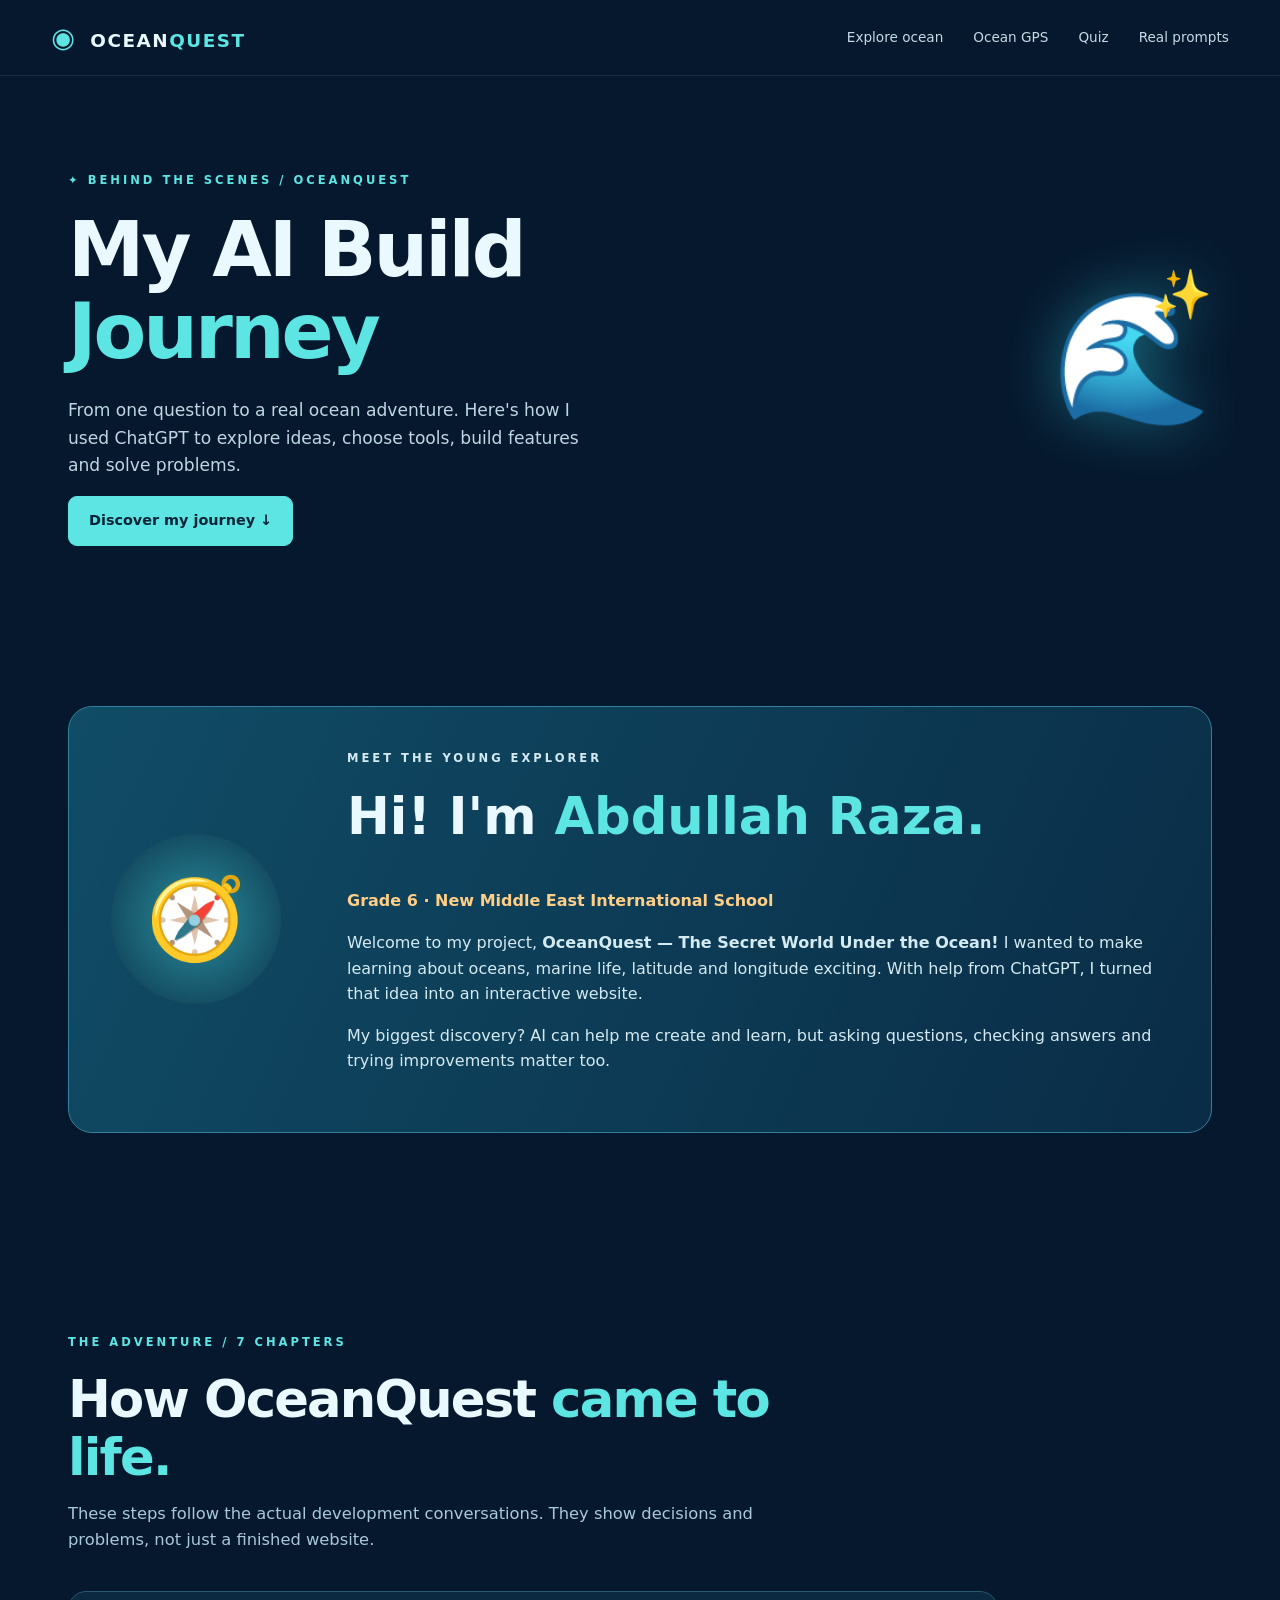
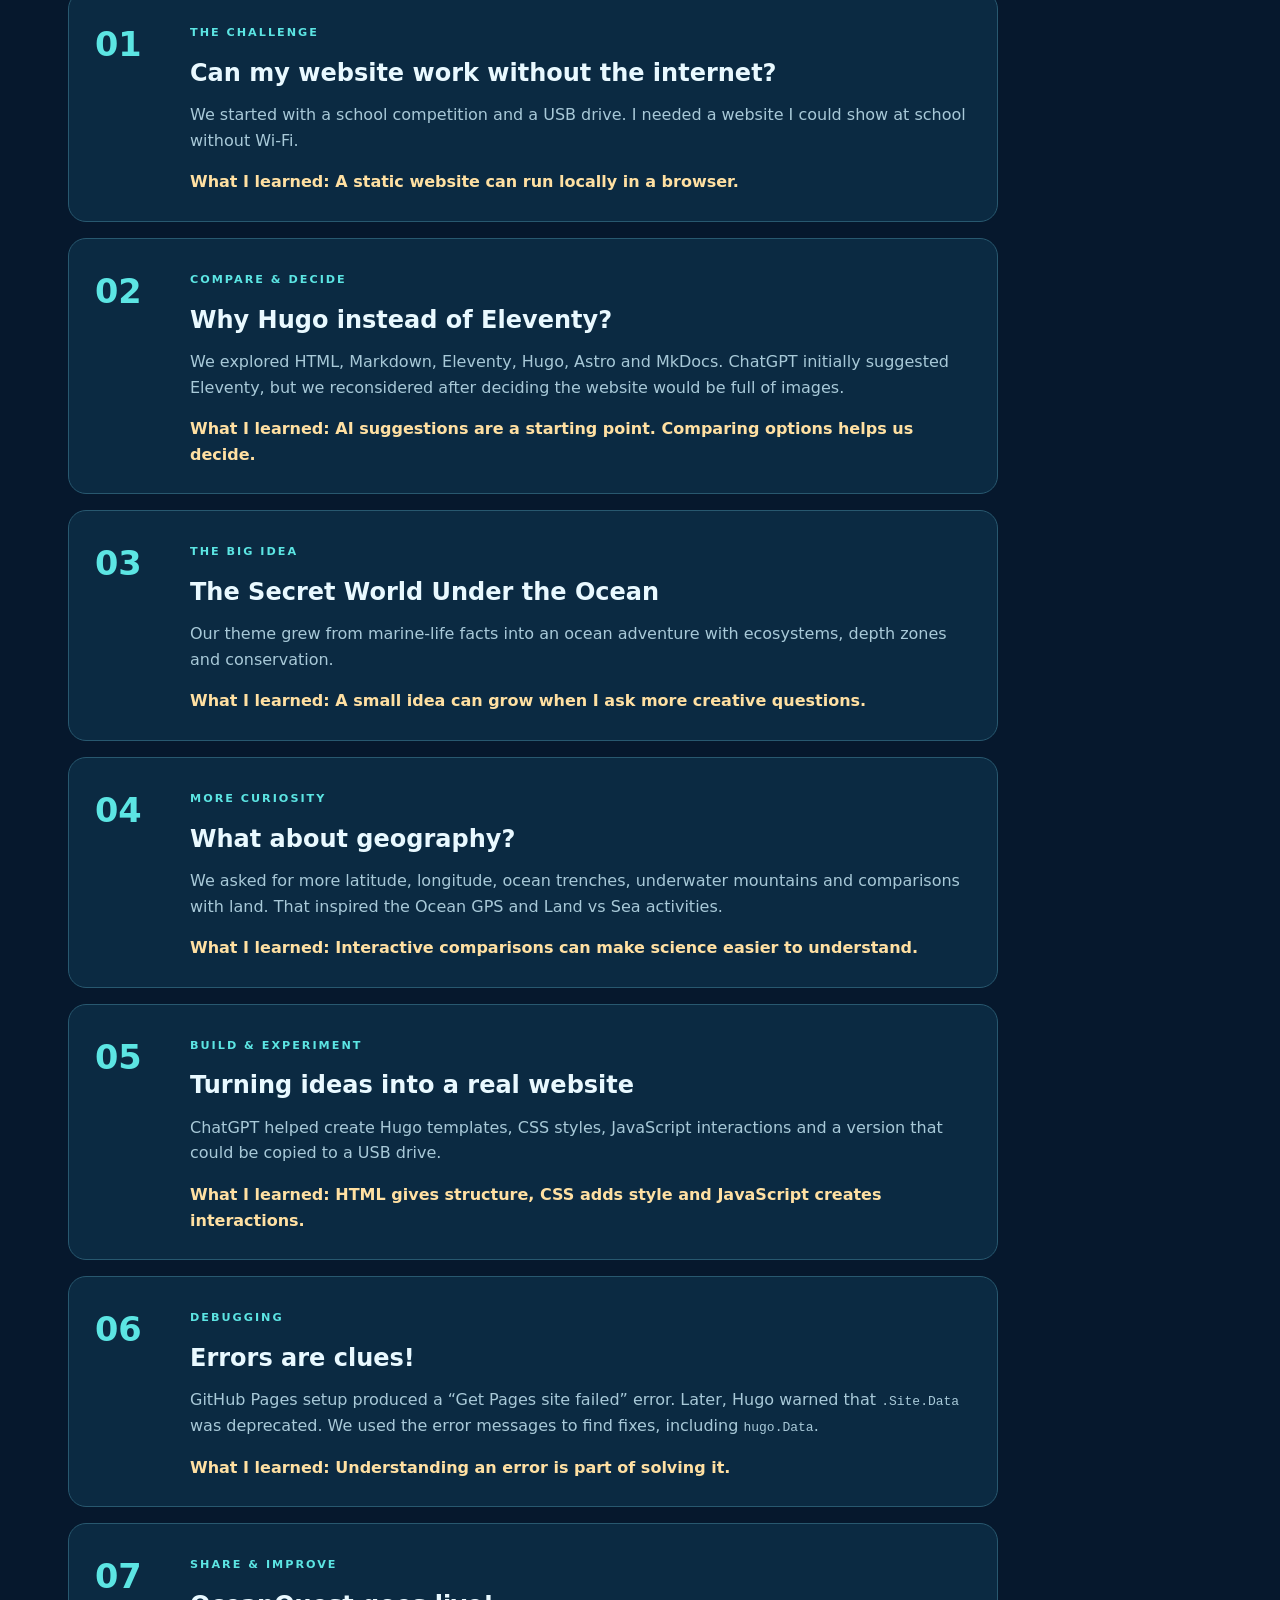
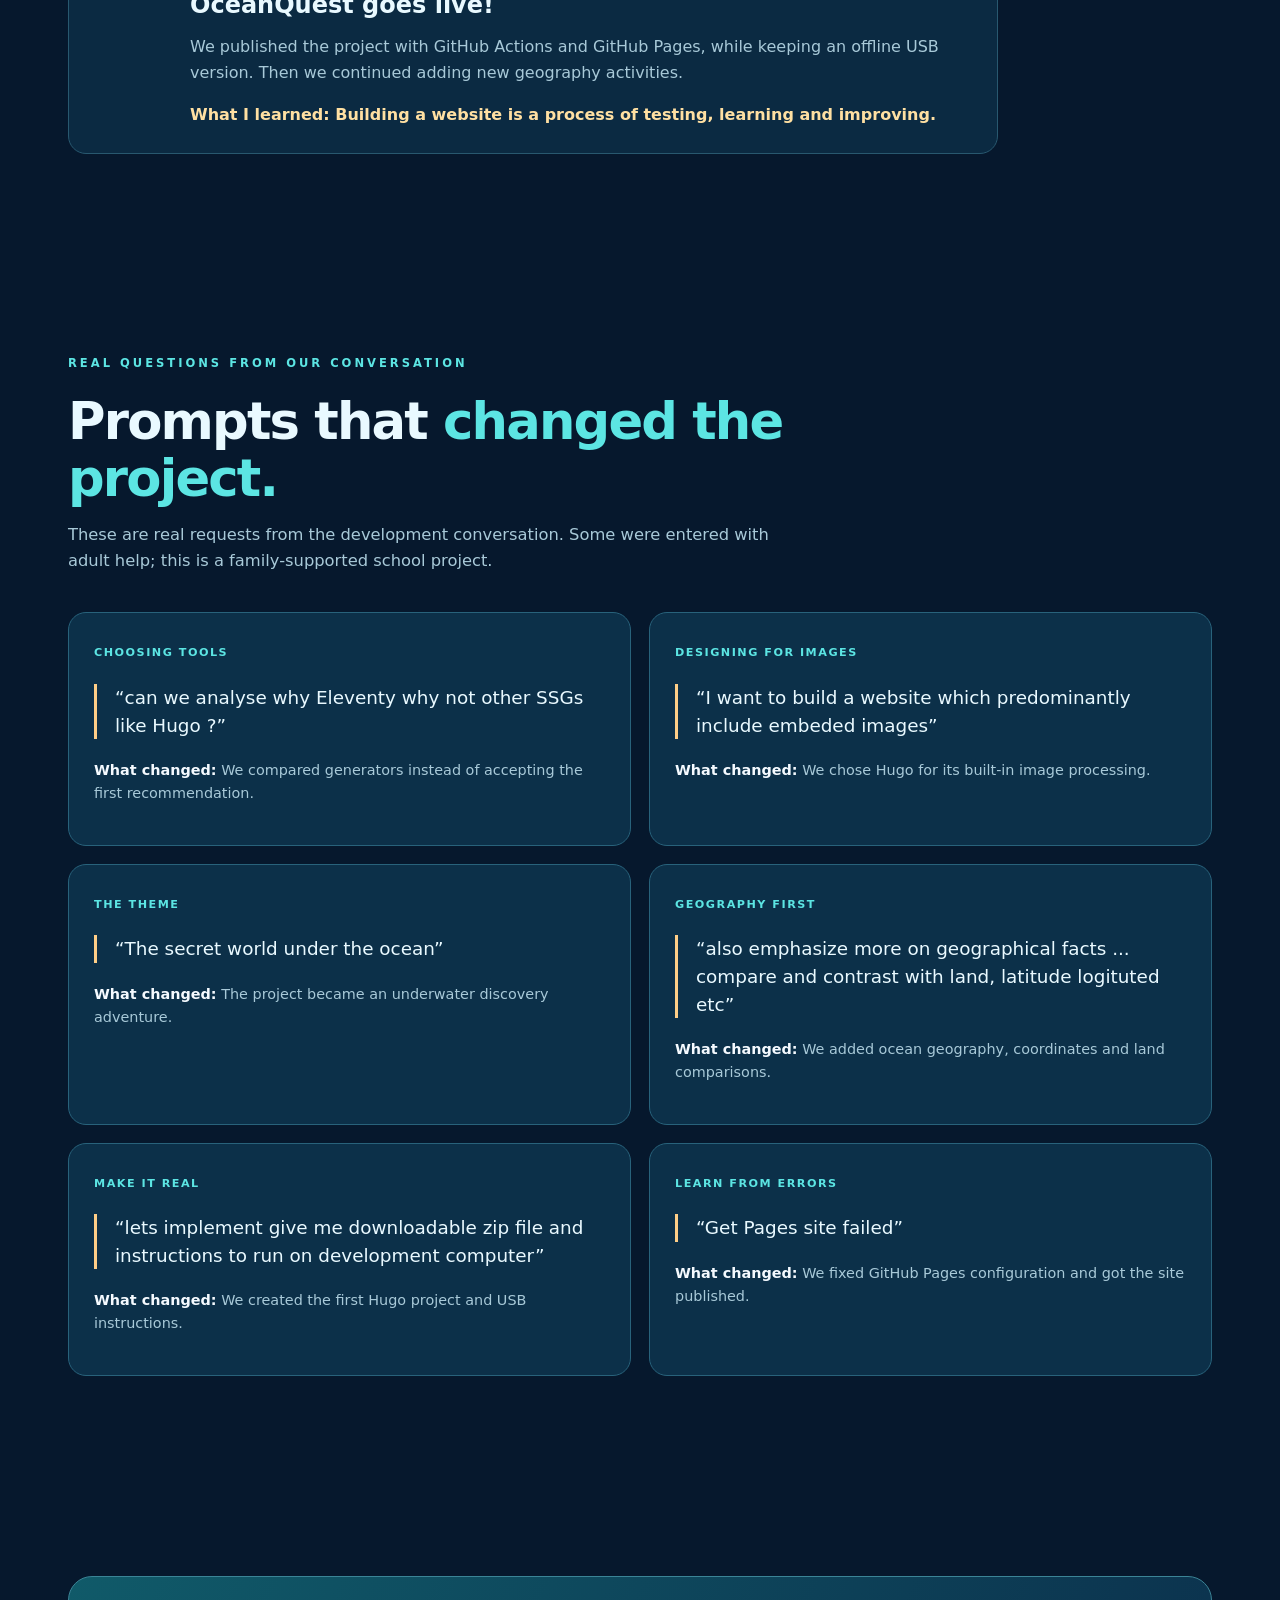
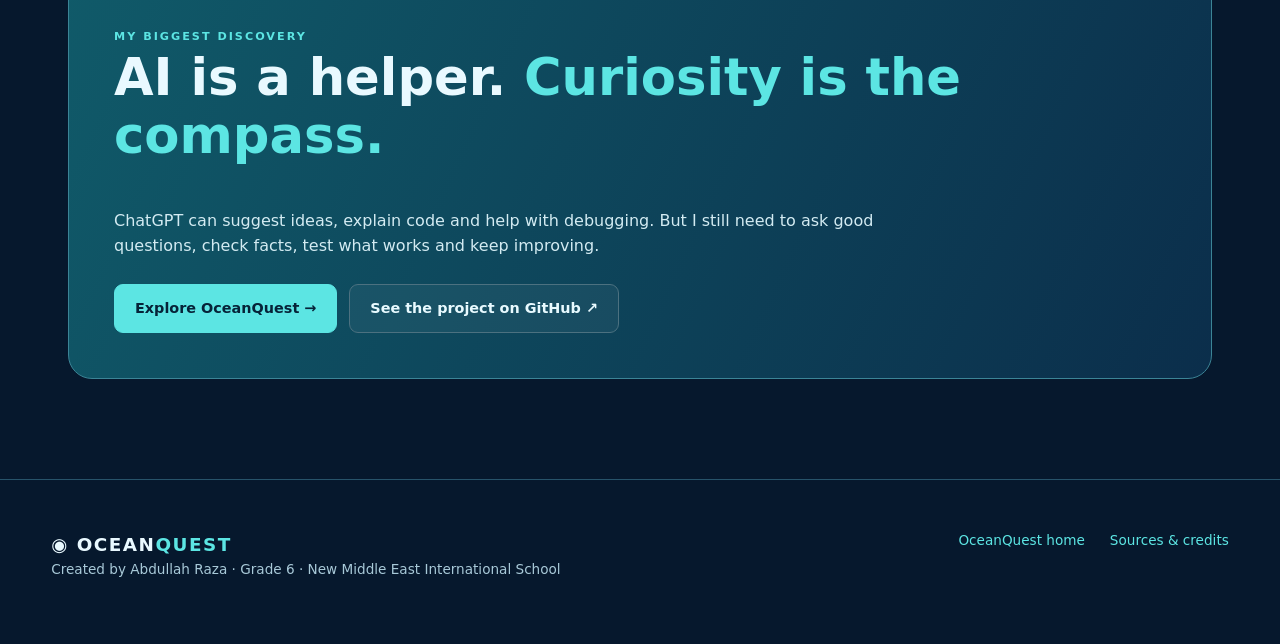
==== static/ai-journey.html @ 4e8d7a4f "adding my ai journey" ====
<!doctype html>
<html lang="en"><head><meta charset="utf-8"><meta name="viewport" content="width=device-width,initial-scale=1"><meta name="theme-color" content="#06182d"><meta name="description" content="Abdullah Raza's AI-assisted journey creating OceanQuest"><title>My AI Build Journey | OceanQuest</title><link rel="stylesheet" href="css/style.css"></head>
<body><a class="skip" href="#main">Skip to content</a><header class="topbar"><a class="brand" href="index.html#home"><span class="brand-icon">◉</span> OCEAN<span>QUEST</span></a><nav aria-label="Main navigation"><a href="index.html#explore">Explore ocean</a><a href="index.html#map">Ocean GPS</a><a href="index.html#challenge">Quiz</a><a href="#real-prompts">Real prompts</a></nav></header>
<main id="main"><section class="journey-hero"><div class="journey-hero-inner"><p class="eyebrow">✦ BEHIND THE SCENES / OCEANQUEST</p><h1>My AI Build <em>Journey</em></h1><p class="lead">From one question to a real ocean adventure. Here's how I used ChatGPT to explore ideas, choose tools, build features and solve problems.</p><a class="btn primary" href="#timeline">Discover my journey ↓</a></div><div class="journey-orb" aria-hidden="true">🌊<span>✨</span></div></section>
<section class="section" id="explorer"><div class="explorer-card"><div class="explorer-avatar" aria-hidden="true">🧭</div><div><p class="eyebrow">MEET THE YOUNG EXPLORER</p><h2>Hi! I'm <em>Abdullah Raza.</em></h2><p class="explorer-meta">Grade 6 · New Middle East International School</p><p>Welcome to my project, <strong>OceanQuest — The Secret World Under the Ocean!</strong> I wanted to make learning about oceans, marine life, latitude and longitude exciting. With help from ChatGPT, I turned that idea into an interactive website.</p><p>My biggest discovery? AI can help me create and learn, but asking questions, checking answers and trying improvements matter too.</p></div></div></section>
<section class="section" id="timeline"><div class="section-head"><p class="eyebrow">THE ADVENTURE / 7 CHAPTERS</p><h2>How OceanQuest <em>came to life.</em></h2><p>These steps follow the actual development conversations. They show decisions and problems, not just a finished website.</p></div><div class="journey-timeline">
<article class="journey-chapter"><span class="chapter-num">01</span><div><span class="mini-title">THE CHALLENGE</span><h3>Can my website work without the internet?</h3><p>We started with a school competition and a USB drive. I needed a website I could show at school without Wi-Fi.</p><p class="chapter-lesson">What I learned: A static website can run locally in a browser.</p></div></article>
<article class="journey-chapter"><span class="chapter-num">02</span><div><span class="mini-title">COMPARE &amp; DECIDE</span><h3>Why Hugo instead of Eleventy?</h3><p>We explored HTML, Markdown, Eleventy, Hugo, Astro and MkDocs. ChatGPT initially suggested Eleventy, but we reconsidered after deciding the website would be full of images.</p><p class="chapter-lesson">What I learned: AI suggestions are a starting point. Comparing options helps us decide.</p></div></article>
<article class="journey-chapter"><span class="chapter-num">03</span><div><span class="mini-title">THE BIG IDEA</span><h3>The Secret World Under the Ocean</h3><p>Our theme grew from marine-life facts into an ocean adventure with ecosystems, depth zones and conservation.</p><p class="chapter-lesson">What I learned: A small idea can grow when I ask more creative questions.</p></div></article>
<article class="journey-chapter"><span class="chapter-num">04</span><div><span class="mini-title">MORE CURIOSITY</span><h3>What about geography?</h3><p>We asked for more latitude, longitude, ocean trenches, underwater mountains and comparisons with land. That inspired the Ocean GPS and Land vs Sea activities.</p><p class="chapter-lesson">What I learned: Interactive comparisons can make science easier to understand.</p></div></article>
<article class="journey-chapter"><span class="chapter-num">05</span><div><span class="mini-title">BUILD &amp; EXPERIMENT</span><h3>Turning ideas into a real website</h3><p>ChatGPT helped create Hugo templates, CSS styles, JavaScript interactions and a version that could be copied to a USB drive.</p><p class="chapter-lesson">What I learned: HTML gives structure, CSS adds style and JavaScript creates interactions.</p></div></article>
<article class="journey-chapter"><span class="chapter-num">06</span><div><span class="mini-title">DEBUGGING</span><h3>Errors are clues!</h3><p>GitHub Pages setup produced a “Get Pages site failed” error. Later, Hugo warned that <code>.Site.Data</code> was deprecated. We used the error messages to find fixes, including <code>hugo.Data</code>.</p><p class="chapter-lesson">What I learned: Understanding an error is part of solving it.</p></div></article>
<article class="journey-chapter"><span class="chapter-num">07</span><div><span class="mini-title">SHARE &amp; IMPROVE</span><h3>OceanQuest goes live!</h3><p>We published the project with GitHub Actions and GitHub Pages, while keeping an offline USB version. Then we continued adding new geography activities.</p><p class="chapter-lesson">What I learned: Building a website is a process of testing, learning and improving.</p></div></article>
</div></section>
<section class="section" id="real-prompts"><div class="section-head"><p class="eyebrow">REAL QUESTIONS FROM OUR CONVERSATION</p><h2>Prompts that <em>changed the project.</em></h2><p>These are real requests from the development conversation. Some were entered with adult help; this is a family-supported school project.</p></div><div class="prompt-grid">
<article class="prompt-card"><span>CHOOSING TOOLS</span><blockquote>“can we analyse why Eleventy why not other SSGs like Hugo ?”</blockquote><p><strong>What changed:</strong> We compared generators instead of accepting the first recommendation.</p></article>
<article class="prompt-card"><span>DESIGNING FOR IMAGES</span><blockquote>“I want to build a website which predominantly include embeded images”</blockquote><p><strong>What changed:</strong> We chose Hugo for its built-in image processing.</p></article>
<article class="prompt-card"><span>THE THEME</span><blockquote>“The secret world under the ocean”</blockquote><p><strong>What changed:</strong> The project became an underwater discovery adventure.</p></article>
<article class="prompt-card"><span>GEOGRAPHY FIRST</span><blockquote>“also emphasize more on geographical facts ... compare and contrast with land, latitude logituted etc”</blockquote><p><strong>What changed:</strong> We added ocean geography, coordinates and land comparisons.</p></article>
<article class="prompt-card"><span>MAKE IT REAL</span><blockquote>“lets implement give me downloadable zip file and instructions to run on development computer”</blockquote><p><strong>What changed:</strong> We created the first Hugo project and USB instructions.</p></article>
<article class="prompt-card"><span>LEARN FROM ERRORS</span><blockquote>“Get Pages site failed”</blockquote><p><strong>What changed:</strong> We fixed GitHub Pages configuration and got the site published.</p></article>
</div></section>
<section class="section"><div class="journey-takeaway"><span class="mini-title">MY BIGGEST DISCOVERY</span><h2>AI is a helper. <em>Curiosity is the compass.</em></h2><p>ChatGPT can suggest ideas, explain code and help with debugging. But I still need to ask good questions, check facts, test what works and keep improving.</p><div class="journey-actions"><a class="btn primary" href="index.html#explore">Explore OceanQuest →</a><a class="btn ghost" href="https://github.com/raza-abdullah/ocean-explorer" target="_blank" rel="noopener noreferrer">See the project on GitHub ↗</a></div></div></section>
</main><footer><div><a class="brand" href="index.html">◉ OCEAN<span>QUEST</span></a><p>Created by Abdullah Raza · Grade 6 · New Middle East International School</p></div><div class="footer-links"><a href="index.html">OceanQuest home</a><a href="sources.html">Sources &amp; credits</a></div></footer></body></html>
---- static/css/style.css ----
:root{--bg:#06182d;--panel:#0b2a42;--panel2:#0d3850;--text:#e9f9ff;--muted:#a8c9d8;--aqua:#5ce5e3;--gold:#ffce87;--border:#27536a}*{box-sizing:border-box}html{scroll-behavior:smooth}body{margin:0;background:var(--bg);color:var(--text);font-family:Inter,ui-sans-serif,system-ui,-apple-system,Segoe UI,sans-serif;line-height:1.6}button,select{font:inherit}button{cursor:pointer}a{color:inherit;text-decoration:none}a:focus-visible,button:focus-visible,input:focus-visible,select:focus-visible{outline:3px solid var(--gold);outline-offset:4px}.skip{position:absolute;top:-100px;left:20px;background:#fff;color:#000;padding:10px;z-index:100}.skip:focus{top:10px}.topbar{height:76px;display:flex;align-items:center;justify-content:space-between;padding:0 max(4vw,24px);border-bottom:1px solid #ffffff16;position:relative;z-index:5;background:#06182dee}.brand{font-weight:900;letter-spacing:1.5px;font-size:1.15rem;white-space:nowrap}.brand span:last-child{color:var(--aqua)}.brand-icon{color:var(--aqua);font-size:1.7rem;margin-right:6px}.topbar nav{display:flex;gap:30px}.topbar nav a,.sound{color:#c2dce5;font-size:.85rem}.topbar nav a:hover{color:var(--aqua)}.sound{background:#153a4e;border:1px solid #386075;border-radius:30px;padding:9px 15px}.hero{min-height:680px;position:relative;overflow:hidden;background:radial-gradient(ellipse at 80% 40%,#0d4d70 0%,#08263e 40%,#06182d 78%)}.hero:before{content:"";position:absolute;inset:0;background-image:radial-gradient(#6be5ed77 1px,transparent 1px);background-size:75px 75px;opacity:.25}.hero-inner{max-width:1200px;margin:auto;padding:90px 28px 120px;display:grid;grid-template-columns:1.15fr 1fr;align-items:center;gap:20px;position:relative}.eyebrow{font-size:.72rem;letter-spacing:3px;font-weight:800;color:var(--aqua);text-transform:uppercase;margin:0 0 20px}h1,h2,h3,p{margin-top:0}h1{font-size:clamp(3.3rem,6vw,6rem);line-height:1.06;letter-spacing:-3px;margin-bottom:25px}h1 em,h2 em{font-style:normal;color:var(--aqua)}.lead{max-width:530px;color:#bcd7e2;font-size:1.07rem}.actions{display:flex;gap:13px;flex-wrap:wrap;margin-top:30px}.btn{display:inline-flex;justify-content:center;align-items:center;padding:12px 20px;border-radius:9px;font-weight:750;border:1px solid #4c7180;transition:transform .2s,background .2s;font-size:.9rem}.btn:hover{transform:translateY(-2px)}.primary{background:var(--aqua);border-color:var(--aqua);color:#062338}.ghost{background:#ffffff0c;color:#e8faff}.hero-stats{display:flex;gap:35px;margin-top:58px}.hero-stats strong{display:block;color:#fff;font-size:1.55rem}.hero-stats small{display:block;color:#a3c7d3;font-size:.72rem;max-width:115px}.planet-wrap{position:relative}.planet{width:100%;filter:drop-shadow(0 0 30px #1bcde044);animation:float 8s ease-in-out infinite}.orbit-label{position:absolute;right:0;bottom:15%;background:#0e3e57d9;border:1px solid #31748c;border-radius:50px;padding:12px 16px;font-size:.65rem;letter-spacing:2px}.orbit-label span{color:var(--aqua)}.wave-line{height:20px;background:linear-gradient(90deg,transparent,#25bed17a,transparent);clip-path:polygon(0 60%,10% 20%,20% 60%,30% 30%,40% 70%,50% 30%,60% 60%,70% 20%,80% 70%,90% 30%,100% 60%,100% 100%,0 100%)}.section{max-width:1200px;margin:auto;padding:100px 28px}.section-head{max-width:740px;margin-bottom:38px}.section-head h2{font-size:clamp(2.25rem,4vw,3.7rem);line-height:1.12;letter-spacing:-1.8px;margin-bottom:15px}.section-head>p:last-child{color:var(--muted);font-size:1.02rem}.feature-grid{display:grid;grid-template-columns:1fr 1fr;gap:22px}.feature{position:relative;overflow:hidden;border:1px solid var(--border);border-radius:20px;min-height:320px;background:#092c46}.feature img{width:100%;height:340px;object-fit:cover;display:block}.feature-caption{position:absolute;inset:auto 0 0;padding:65px 28px 25px;background:linear-gradient(transparent,#06182dee)}.feature-caption span,.mini-title{font-size:.7rem;letter-spacing:2px;color:var(--aqua);font-weight:800}.feature-caption h3{font-size:1.6rem;margin:6px 0}.feature-caption p{color:#c6e2e9;font-size:.87rem;margin:0}.zone-app{display:grid;grid-template-columns:1.1fr 1fr;border:1px solid var(--border);border-radius:22px;overflow:hidden;background:#0b2a42}.zone-visual{min-height:430px;background:linear-gradient(#1c9fb6,#0c4d7c);position:relative;transition:background 500ms}.depth-meter{position:absolute;left:20px;top:25px;bottom:25px;display:flex;flex-direction:column;align-items:center;gap:12px;font-size:.58rem;letter-spacing:1px;color:#dbf7ff}.meter-track{height:100%;width:3px;background:#ffffff55;position:relative}.meter-track div{position:absolute;top:0;left:-6px;width:15px;height:15px;background:var(--gold);border-radius:50%;box-shadow:0 0 0 6px #ffe8aa44;transition:top .4s}.submarine{position:absolute;top:35%;left:44%;font-size:5rem;filter:drop-shadow(0 12px 25px #0007);animation:float 5s infinite}.zone-overlay{position:absolute;bottom:25px;left:75px}.zone-overlay span{font-size:.7rem;letter-spacing:2px}.zone-overlay h3{font-size:2rem;margin:7px 0}.zone-info{padding:42px;display:flex;flex-direction:column;justify-content:center}.zone-info h3{font-size:1.8rem;line-height:1.2;margin:14px 0}.zone-info p{color:var(--muted)}.pill-row{display:flex;flex-wrap:wrap;gap:8px;margin:20px 0}.pill{padding:7px 12px;border-radius:30px;background:#194b60;color:#d5f7fa;font-size:.76rem}.zone-controls{display:flex;gap:12px;margin-top:20px}.zone-controls button:disabled{opacity:.4;cursor:not-allowed}.zone-dots{display:flex;gap:10px;margin-top:28px}.zone-dots button{width:13px;height:13px;border:0;border-radius:50%;background:#456879;padding:0}.zone-dots button.active{background:var(--aqua)}.compare-card,.quiz-card{border:1px solid var(--border);background:#0b2a42;border-radius:20px;padding:38px}.compare-card label{display:block;color:var(--aqua);font-size:.8rem;font-weight:800;margin-bottom:10px}.compare-card select{background:#123e54;color:#fff;border:1px solid #407083;border-radius:8px;padding:12px;max-width:100%;width:400px}.compare-row{display:grid;gap:30px;margin:36px 0}.compare-label{display:flex;justify-content:space-between;gap:20px;margin-bottom:10px}.compare-label b{color:#fff}.bar-track{height:22px;border-radius:20px;background:#22485d;overflow:hidden}.bar{height:100%;border-radius:20px;transition:width .5s}.bar.sea{background:linear-gradient(90deg,#1b9cc1,#72f1ec)}.bar.land{background:linear-gradient(90deg,#c38c54,#ffca88)}.compare-note{color:#bad6df;margin:0}.map-layout{display:grid;grid-template-columns:1.4fr .8fr;gap:20px}.map-panel,.gps-card{background:#0b2a42;border:1px solid var(--border);border-radius:20px;overflow:hidden}.map-canvas svg{width:100%;height:auto;display:block}.map-note{display:block;padding:14px 20px;color:#a6c8d7}.gps-card{padding:26px}.coords{display:grid;grid-template-columns:1fr 1fr;gap:10px;margin:23px 0}.coords div{padding:15px;background:#123f54;border-radius:10px}.coords small{display:block;font-size:.67rem;color:#a9cad5}.coords strong{font-size:1.25rem;color:#fff}.gps-card>p{font-size:.82rem;color:var(--muted)}.full{width:100%;margin:8px 0}.reveal-box{padding:15px;border-left:3px solid var(--aqua);background:#123d53;margin:14px 0;font-size:.86rem}.gps-tip{margin-top:18px;color:#a9d1df;font-size:.8rem}.creature-grid{display:grid;grid-template-columns:repeat(3,1fr);gap:17px}.creature-card{text-align:left;display:flex;flex-direction:column;align-items:flex-start;background:linear-gradient(140deg,#114d65,#0a2b45);border:1px solid #2a6475;border-radius:17px;padding:25px;min-height:230px;color:#fff;transition:transform .2s,border-color .2s}.creature-card:hover{transform:translateY(-5px);border-color:var(--aqua)}.creature-emoji{font-size:4.2rem;margin-bottom:15px}.creature-zone{font-size:.7rem;color:#92d9e2}.creature-card strong{font-size:1.25rem}.card-prompt{font-size:.76rem;color:var(--aqua);margin-top:auto}.creature-detail{margin-top:20px;padding:20px 24px;background:#103e54;border-left:4px solid var(--aqua);border-radius:10px;color:#d6f5fa}.protect-card{background:linear-gradient(115deg,#0f6c78,#0a3a58);border:1px solid #2e8e96;border-radius:22px;padding:45px;display:grid;grid-template-columns:1.3fr .7fr;align-items:center}.protect-card h2{font-size:3rem;line-height:1.1}.protect-card p{color:#c3e7eb}.guardian-list{display:grid;gap:12px;margin-top:24px}.guardian-list label{display:flex;gap:10px;align-items:center;font-weight:600}.guardian-list input{accent-color:#65efc9;width:18px;height:18px}.guardian-progress{font-size:.85rem;margin-top:20px}.protect-art{text-align:center;font-size:9rem;position:relative}.protect-art span{display:block;font-size:6rem;margin-top:-80px;animation:float 5s infinite}.quiz-card{max-width:760px;margin:auto}.quiz-top{display:flex;justify-content:space-between;color:var(--aqua);font-size:.75rem;letter-spacing:1px;font-weight:800}.quiz-progress{height:8px;background:#24536a;border-radius:20px;margin:16px 0 30px;overflow:hidden}.quiz-progress div{height:100%;width:0;background:var(--aqua);transition:width .3s}.quiz-card h3{font-size:1.6rem}.quiz-options{display:grid;gap:11px}.quiz-options button{background:#143f55;border:1px solid #3a6a7a;color:#fff;border-radius:10px;padding:15px;text-align:left}.quiz-options button:hover:not(:disabled){background:#1a586c}.quiz-options button.correct{background:#1b665b;border-color:#73ebbb}.quiz-options button.wrong{background:#6c3544;border-color:#ffa0a0}.quiz-feedback{margin-top:16px;color:#d8ecf4}.ai-grid{display:grid;grid-template-columns:repeat(4,1fr);gap:15px}.ai-grid>div{padding:25px;border:1px solid var(--border);border-radius:15px;background:#0b2a42}.ai-grid span{font-size:2rem;color:var(--aqua);font-weight:900}.ai-grid h3{margin:10px 0}.ai-grid p,.ai-note{font-size:.87rem;color:var(--muted)}.ai-note{margin-top:18px}footer{padding:50px max(4vw,24px);border-top:1px solid var(--border);display:flex;justify-content:space-between;gap:20px}footer p{color:var(--muted);font-size:.85rem}.footer-links{display:flex;gap:25px;color:var(--aqua);font-size:.85rem}@keyframes float{50%{transform:translateY(-13px)}}@media(max-width:850px){.topbar nav{gap:13px}.hero-inner{grid-template-columns:1fr;padding-top:65px}.planet-wrap{max-width:430px;margin:auto}.zone-app,.map-layout,.protect-card{grid-template-columns:1fr}.zone-visual{min-height:360px}.creature-grid{grid-template-columns:repeat(2,1fr)}.ai-grid{grid-template-columns:repeat(2,1fr)}}@media(max-width:560px){.topbar{height:auto;min-height:70px;flex-wrap:wrap;gap:8px;padding:15px}.topbar nav{order:3;width:100%;justify-content:space-between;gap:6px;font-size:.75rem}.topbar nav a{font-size:.75rem}.sound{font-size:.7rem;padding:7px}.hero-inner{padding:60px 22px 65px}h1{letter-spacing:-2px}.hero-stats{gap:17px;margin-top:36px}.hero-stats strong{font-size:1.25rem}.section{padding:70px 20px}.feature-grid,.creature-grid,.ai-grid{grid-template-columns:1fr}.feature img{height:300px}.zone-info{padding:27px}.compare-card,.quiz-card{padding:23px}.protect-card{padding:27px}.protect-card h2{font-size:2.3rem}.protect-art{font-size:6rem}.coords strong{font-size:1rem}footer{flex-direction:column}.footer-links{flex-wrap:wrap}}@media(prefers-reduced-motion:reduce){*,*:before,*:after{animation:none!important;scroll-behavior:auto!important;transition:none!important}}

/* OceanQuest geography and ecosystems enhancement */
.latitude-layout{display:grid;grid-template-columns:1fr 1fr;gap:28px;align-items:center;background:linear-gradient(125deg,#073753,#08213b);border:1px solid #1e6982;border-radius:24px;padding:24px}.latitude-globe svg{width:100%;height:auto;max-height:380px}.latitude-controls{color:#e4f7ff}.latitude-controls label{display:block;font-weight:700;margin-bottom:18px}.latitude-controls input[type=range]{width:100%;accent-color:#66e0dd;cursor:pointer}.latitude-ticks{display:flex;justify-content:space-between;font-size:12px;color:#b9dbe6;margin:8px 0 24px}.latitude-result{background:#0e425d;border-radius:18px;padding:22px}.latitude-result h3{font-size:24px;margin:12px 0}.latitude-result p{line-height:1.65}.ecosystem-grid{display:grid;grid-template-columns:repeat(3,minmax(0,1fr));gap:18px}.ecosystem-card{background:#0b304b;border:1px solid #235d73;border-radius:20px;overflow:hidden;color:#e5f8ff}.ecosystem-card img{width:100%;height:185px;object-fit:cover;display:block}.ecosystem-card>div{padding:20px}.ecosystem-card h3{font-size:24px;margin:12px 0}.ecosystem-card p{line-height:1.65;color:#d1e8ef}.ecosystem-card strong{color:#a2e9e3;font-size:13px}@media(max-width:780px){.latitude-layout{grid-template-columns:1fr}.ecosystem-grid{grid-template-columns:1fr}}

/* V3: young explorer and AI build journey */
.journey-preview{display:grid;grid-template-columns:1.3fr 1fr;gap:22px}.explorer-mini,.journey-steps{background:linear-gradient(135deg,#0e405a,#0a2942);border:1px solid #27627b;border-radius:20px;padding:30px}.explorer-mini h3{font-size:2rem;margin:10px 0}.explorer-mini p{color:var(--muted);max-width:560px}.explorer-mini .btn{margin-top:15px}.journey-steps{display:grid;gap:14px}.journey-steps>div{display:flex;gap:16px;align-items:center;padding-bottom:12px;border-bottom:1px solid #ffffff18}.journey-steps>div:last-child{border:0;padding-bottom:0}.journey-steps b{font-size:1.6rem;color:var(--aqua)}.journey-steps span{font-weight:700}.journey-hero{min-height:490px;display:flex;align-items:center;justify-content:space-between;gap:25px;max-width:1200px;margin:auto;padding:95px 28px 60px}.journey-hero-inner{max-width:740px}.journey-hero h1{font-size:clamp(3rem,6vw,5.8rem)}.journey-orb{font-size:8rem;position:relative;filter:drop-shadow(0 0 30px #2dbcd077)}.journey-orb span{position:absolute;right:0;top:0;font-size:3rem}.explorer-card{display:grid;grid-template-columns:200px 1fr;gap:36px;align-items:center;background:linear-gradient(115deg,#104c66,#0a2c46);border:1px solid #34809a;border-radius:24px;padding:42px}.explorer-avatar{width:170px;height:170px;display:grid;place-items:center;border-radius:50%;background:radial-gradient(circle,#2b8f9d,#0b334c);font-size:5rem}.explorer-card h2,.journey-takeaway h2{font-size:clamp(2rem,4vw,3.4rem);line-height:1.15}.explorer-card h2 em,.journey-takeaway h2 em{font-style:normal;color:var(--aqua)}.explorer-card p{color:#d4eaf1}.explorer-meta{color:var(--gold)!important;font-weight:700}.journey-timeline{position:relative;display:grid;gap:16px;max-width:930px}.journey-chapter{display:grid;grid-template-columns:75px 1fr;gap:20px;background:#0b2a42;border:1px solid #28586f;border-radius:18px;padding:26px}.chapter-num{font-size:2.1rem;font-weight:900;color:var(--aqua)}.journey-chapter h3{font-size:1.5rem;margin:10px 0}.journey-chapter p{color:var(--muted)}.journey-chapter .chapter-lesson{color:#ffe0a2;font-weight:600;margin-bottom:0}.prompt-grid{display:grid;grid-template-columns:repeat(2,minmax(0,1fr));gap:18px}.prompt-card{background:#0c3049;border:1px solid #28627b;border-radius:18px;padding:25px;min-width:0}.prompt-card>span{color:var(--aqua);font-size:.7rem;font-weight:800;letter-spacing:1.5px}.prompt-card blockquote{margin:20px 0;padding-left:18px;border-left:3px solid var(--gold);font-size:1.15rem;line-height:1.5;overflow-wrap:anywhere}.prompt-card p{color:var(--muted);font-size:.9rem}.prompt-card p strong{color:#f5faff}.journey-takeaway{background:linear-gradient(115deg,#105a69,#0b2e4b);padding:45px;border-radius:24px;border:1px solid #3b8496}.journey-takeaway p{color:#d3ebf2;max-width:760px}.journey-actions{display:flex;gap:12px;flex-wrap:wrap;margin-top:25px}@media(max-width:800px){.journey-preview,.explorer-card,.prompt-grid{grid-template-columns:1fr}.journey-hero{padding-top:60px}.journey-orb{font-size:5rem}.explorer-avatar{width:120px;height:120px;font-size:3.5rem}}@media(max-width:560px){.journey-hero{flex-direction:column;align-items:flex-start}.journey-chapter{grid-template-columns:1fr;gap:4px;padding:22px}.explorer-card,.journey-takeaway{padding:26px}.journey-steps,.explorer-mini{padding:22px}}
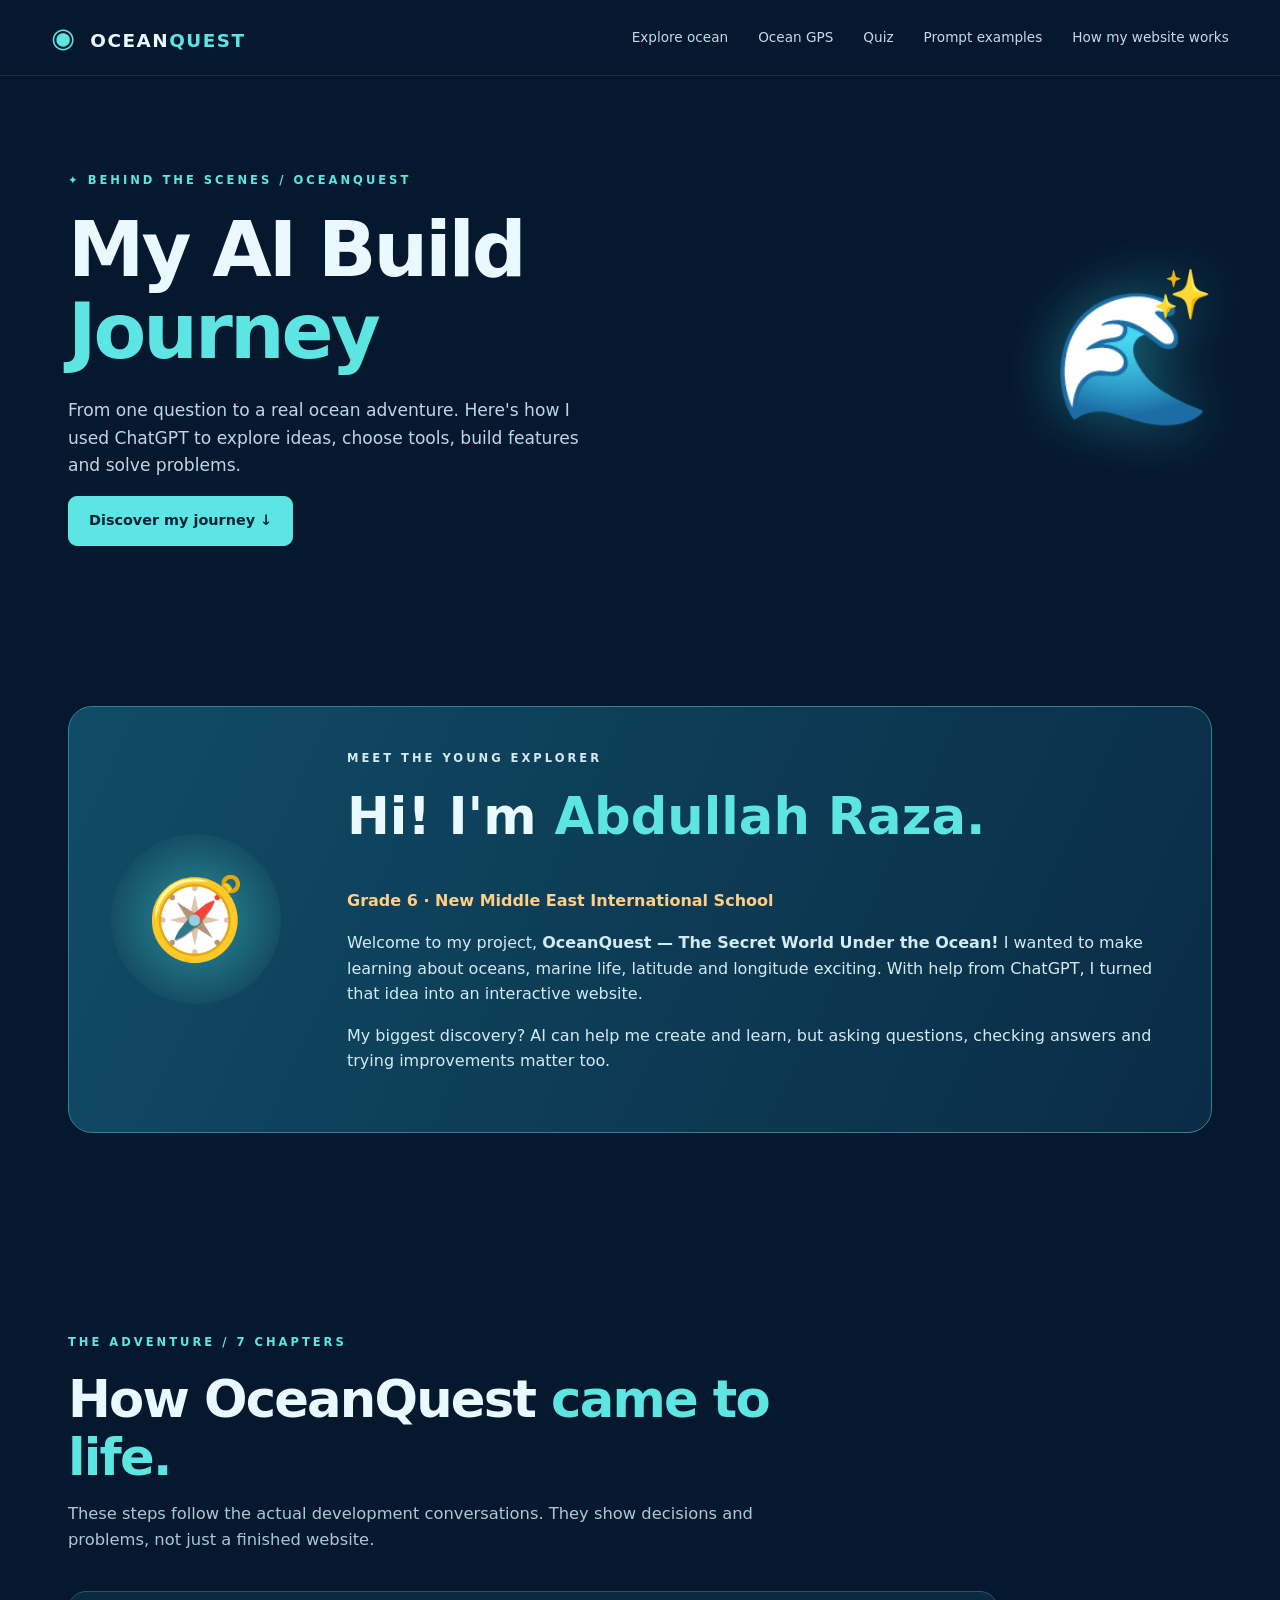
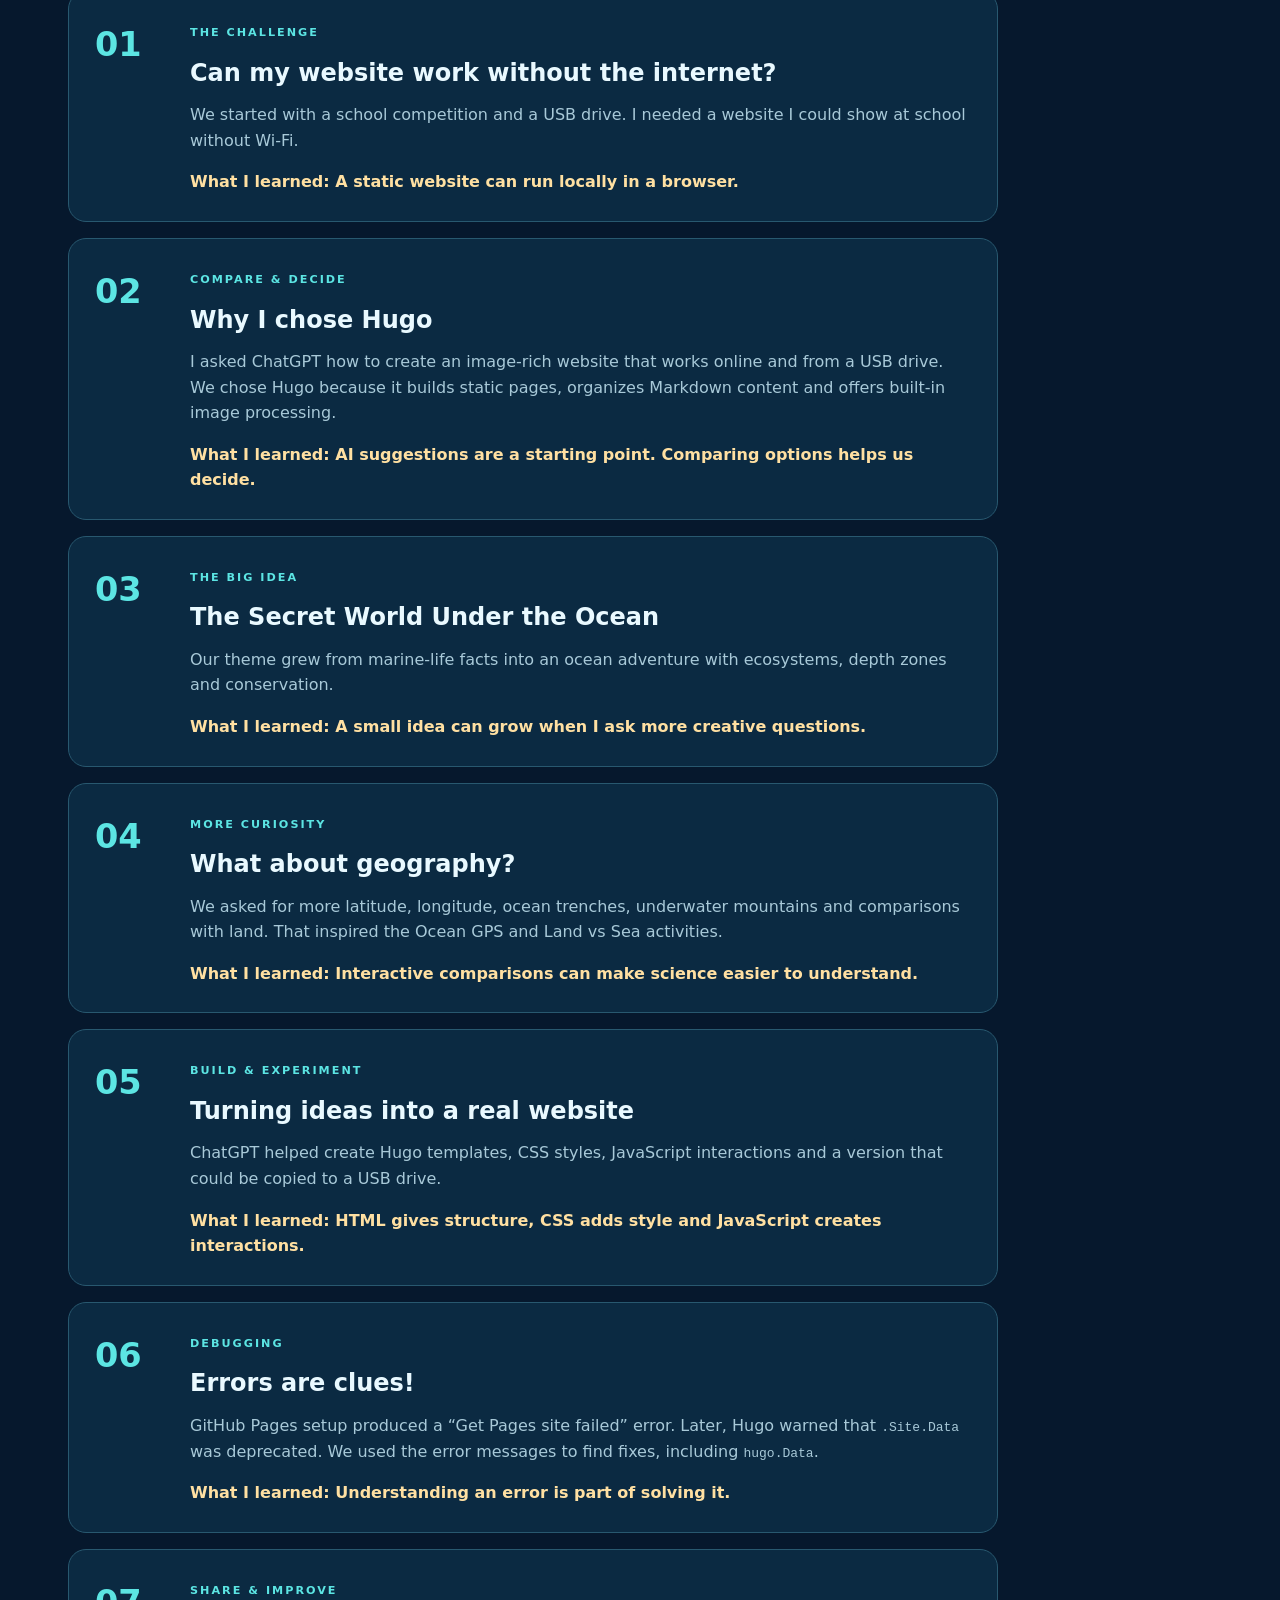
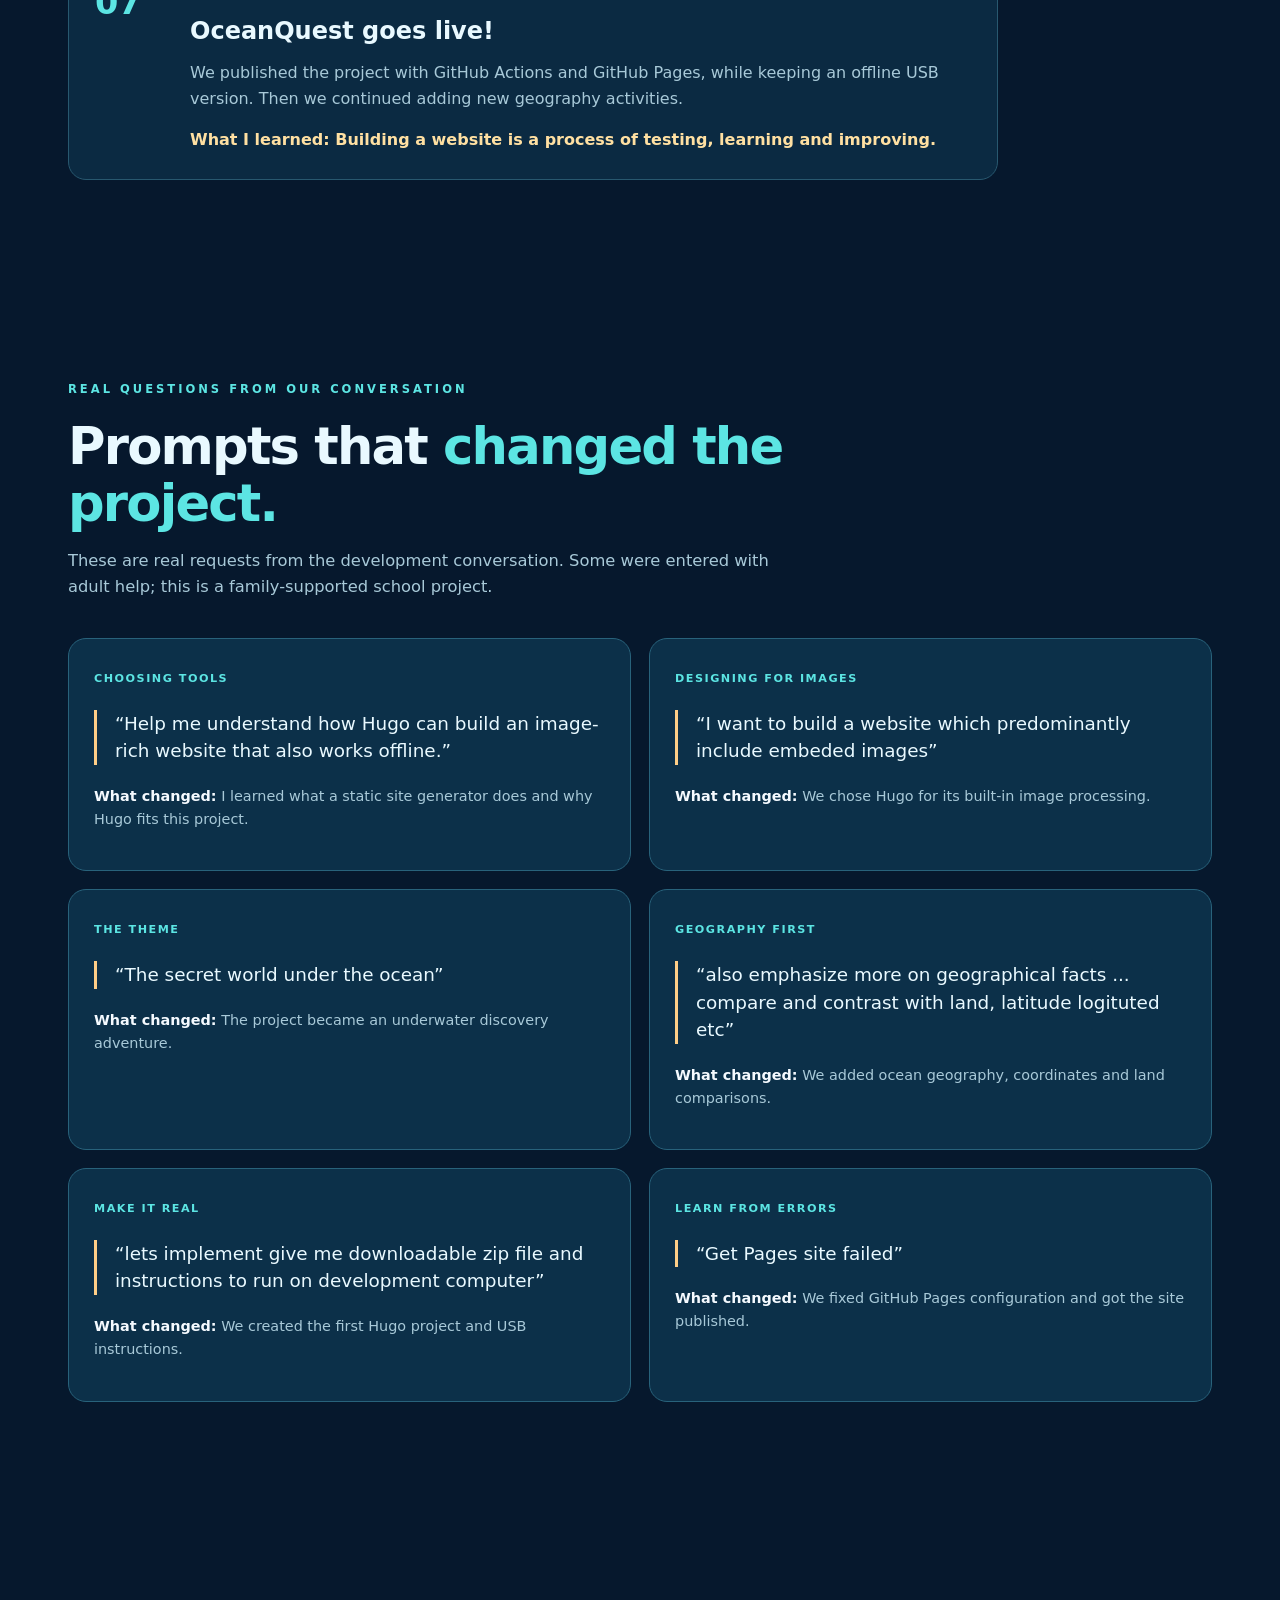
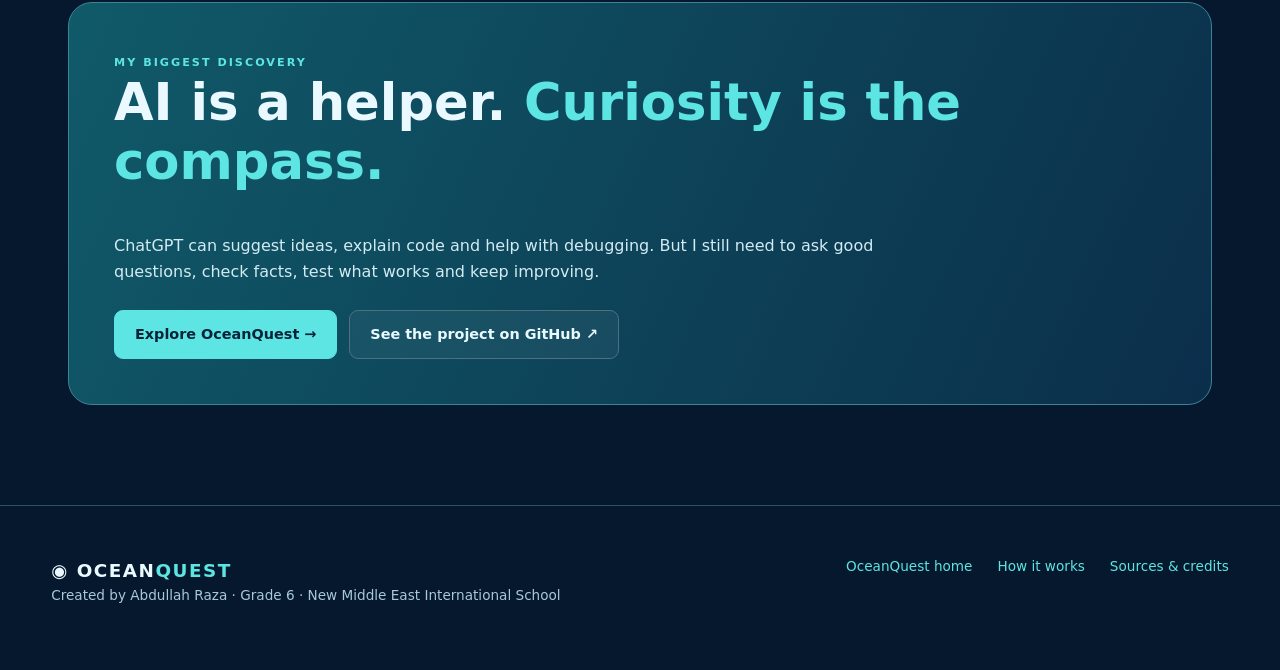
==== commit 911ff7ca: "feat: explain Hugo and GitHub Pages in OceanQuest" ====
--- a/static/ai-journey.html
+++ b/static/ai-journey.html
@@ -1,11 +1,11 @@
 <!doctype html>
 <html lang="en"><head><meta charset="utf-8"><meta name="viewport" content="width=device-width,initial-scale=1"><meta name="theme-color" content="#06182d"><meta name="description" content="Abdullah Raza's AI-assisted journey creating OceanQuest"><title>My AI Build Journey | OceanQuest</title><link rel="stylesheet" href="css/style.css"></head>
-<body><a class="skip" href="#main">Skip to content</a><header class="topbar"><a class="brand" href="index.html#home"><span class="brand-icon">◉</span> OCEAN<span>QUEST</span></a><nav aria-label="Main navigation"><a href="index.html#explore">Explore ocean</a><a href="index.html#map">Ocean GPS</a><a href="index.html#challenge">Quiz</a><a href="#real-prompts">Real prompts</a></nav></header>
+<body><a class="skip" href="#main">Skip to content</a><header class="topbar"><a class="brand" href="index.html#home"><span class="brand-icon">◉</span> OCEAN<span>QUEST</span></a><nav aria-label="Main navigation"><a href="index.html#explore">Explore ocean</a><a href="index.html#map">Ocean GPS</a><a href="index.html#challenge">Quiz</a><a href="#real-prompts">Prompt examples</a><a href="technology.html">How my website works</a></nav></header>
 <main id="main"><section class="journey-hero"><div class="journey-hero-inner"><p class="eyebrow">✦ BEHIND THE SCENES / OCEANQUEST</p><h1>My AI Build <em>Journey</em></h1><p class="lead">From one question to a real ocean adventure. Here's how I used ChatGPT to explore ideas, choose tools, build features and solve problems.</p><a class="btn primary" href="#timeline">Discover my journey ↓</a></div><div class="journey-orb" aria-hidden="true">🌊<span>✨</span></div></section>
 <section class="section" id="explorer"><div class="explorer-card"><div class="explorer-avatar" aria-hidden="true">🧭</div><div><p class="eyebrow">MEET THE YOUNG EXPLORER</p><h2>Hi! I'm <em>Abdullah Raza.</em></h2><p class="explorer-meta">Grade 6 · New Middle East International School</p><p>Welcome to my project, <strong>OceanQuest — The Secret World Under the Ocean!</strong> I wanted to make learning about oceans, marine life, latitude and longitude exciting. With help from ChatGPT, I turned that idea into an interactive website.</p><p>My biggest discovery? AI can help me create and learn, but asking questions, checking answers and trying improvements matter too.</p></div></div></section>
 <section class="section" id="timeline"><div class="section-head"><p class="eyebrow">THE ADVENTURE / 7 CHAPTERS</p><h2>How OceanQuest <em>came to life.</em></h2><p>These steps follow the actual development conversations. They show decisions and problems, not just a finished website.</p></div><div class="journey-timeline">
 <article class="journey-chapter"><span class="chapter-num">01</span><div><span class="mini-title">THE CHALLENGE</span><h3>Can my website work without the internet?</h3><p>We started with a school competition and a USB drive. I needed a website I could show at school without Wi-Fi.</p><p class="chapter-lesson">What I learned: A static website can run locally in a browser.</p></div></article>
-<article class="journey-chapter"><span class="chapter-num">02</span><div><span class="mini-title">COMPARE &amp; DECIDE</span><h3>Why Hugo instead of Eleventy?</h3><p>We explored HTML, Markdown, Eleventy, Hugo, Astro and MkDocs. ChatGPT initially suggested Eleventy, but we reconsidered after deciding the website would be full of images.</p><p class="chapter-lesson">What I learned: AI suggestions are a starting point. Comparing options helps us decide.</p></div></article>
+<article class="journey-chapter"><span class="chapter-num">02</span><div><span class="mini-title">COMPARE &amp; DECIDE</span><h3>Why I chose Hugo</h3><p>I asked ChatGPT how to create an image-rich website that works online and from a USB drive. We chose Hugo because it builds static pages, organizes Markdown content and offers built-in image processing.</p><p class="chapter-lesson">What I learned: AI suggestions are a starting point. Comparing options helps us decide.</p></div></article>
 <article class="journey-chapter"><span class="chapter-num">03</span><div><span class="mini-title">THE BIG IDEA</span><h3>The Secret World Under the Ocean</h3><p>Our theme grew from marine-life facts into an ocean adventure with ecosystems, depth zones and conservation.</p><p class="chapter-lesson">What I learned: A small idea can grow when I ask more creative questions.</p></div></article>
 <article class="journey-chapter"><span class="chapter-num">04</span><div><span class="mini-title">MORE CURIOSITY</span><h3>What about geography?</h3><p>We asked for more latitude, longitude, ocean trenches, underwater mountains and comparisons with land. That inspired the Ocean GPS and Land vs Sea activities.</p><p class="chapter-lesson">What I learned: Interactive comparisons can make science easier to understand.</p></div></article>
 <article class="journey-chapter"><span class="chapter-num">05</span><div><span class="mini-title">BUILD &amp; EXPERIMENT</span><h3>Turning ideas into a real website</h3><p>ChatGPT helped create Hugo templates, CSS styles, JavaScript interactions and a version that could be copied to a USB drive.</p><p class="chapter-lesson">What I learned: HTML gives structure, CSS adds style and JavaScript creates interactions.</p></div></article>
@@ -13,7 +13,7 @@
 <article class="journey-chapter"><span class="chapter-num">07</span><div><span class="mini-title">SHARE &amp; IMPROVE</span><h3>OceanQuest goes live!</h3><p>We published the project with GitHub Actions and GitHub Pages, while keeping an offline USB version. Then we continued adding new geography activities.</p><p class="chapter-lesson">What I learned: Building a website is a process of testing, learning and improving.</p></div></article>
 </div></section>
 <section class="section" id="real-prompts"><div class="section-head"><p class="eyebrow">REAL QUESTIONS FROM OUR CONVERSATION</p><h2>Prompts that <em>changed the project.</em></h2><p>These are real requests from the development conversation. Some were entered with adult help; this is a family-supported school project.</p></div><div class="prompt-grid">
-<article class="prompt-card"><span>CHOOSING TOOLS</span><blockquote>“can we analyse why Eleventy why not other SSGs like Hugo ?”</blockquote><p><strong>What changed:</strong> We compared generators instead of accepting the first recommendation.</p></article>
+<article class="prompt-card"><span>CHOOSING TOOLS</span><blockquote>“Help me understand how Hugo can build an image-rich website that also works offline.”</blockquote><p><strong>What changed:</strong> I learned what a static site generator does and why Hugo fits this project.</p></article>
 <article class="prompt-card"><span>DESIGNING FOR IMAGES</span><blockquote>“I want to build a website which predominantly include embeded images”</blockquote><p><strong>What changed:</strong> We chose Hugo for its built-in image processing.</p></article>
 <article class="prompt-card"><span>THE THEME</span><blockquote>“The secret world under the ocean”</blockquote><p><strong>What changed:</strong> The project became an underwater discovery adventure.</p></article>
 <article class="prompt-card"><span>GEOGRAPHY FIRST</span><blockquote>“also emphasize more on geographical facts ... compare and contrast with land, latitude logituted etc”</blockquote><p><strong>What changed:</strong> We added ocean geography, coordinates and land comparisons.</p></article>
@@ -21,4 +21,4 @@
 <article class="prompt-card"><span>LEARN FROM ERRORS</span><blockquote>“Get Pages site failed”</blockquote><p><strong>What changed:</strong> We fixed GitHub Pages configuration and got the site published.</p></article>
 </div></section>
 <section class="section"><div class="journey-takeaway"><span class="mini-title">MY BIGGEST DISCOVERY</span><h2>AI is a helper. <em>Curiosity is the compass.</em></h2><p>ChatGPT can suggest ideas, explain code and help with debugging. But I still need to ask good questions, check facts, test what works and keep improving.</p><div class="journey-actions"><a class="btn primary" href="index.html#explore">Explore OceanQuest →</a><a class="btn ghost" href="https://github.com/raza-abdullah/ocean-explorer" target="_blank" rel="noopener noreferrer">See the project on GitHub ↗</a></div></div></section>
-</main><footer><div><a class="brand" href="index.html">◉ OCEAN<span>QUEST</span></a><p>Created by Abdullah Raza · Grade 6 · New Middle East International School</p></div><div class="footer-links"><a href="index.html">OceanQuest home</a><a href="sources.html">Sources &amp; credits</a></div></footer></body></html>+</main><footer><div><a class="brand" href="index.html">◉ OCEAN<span>QUEST</span></a><p>Created by Abdullah Raza · Grade 6 · New Middle East International School</p></div><div class="footer-links"><a href="index.html">OceanQuest home</a><a href="technology.html">How it works</a><a href="sources.html">Sources &amp; credits</a></div></footer></body></html>
